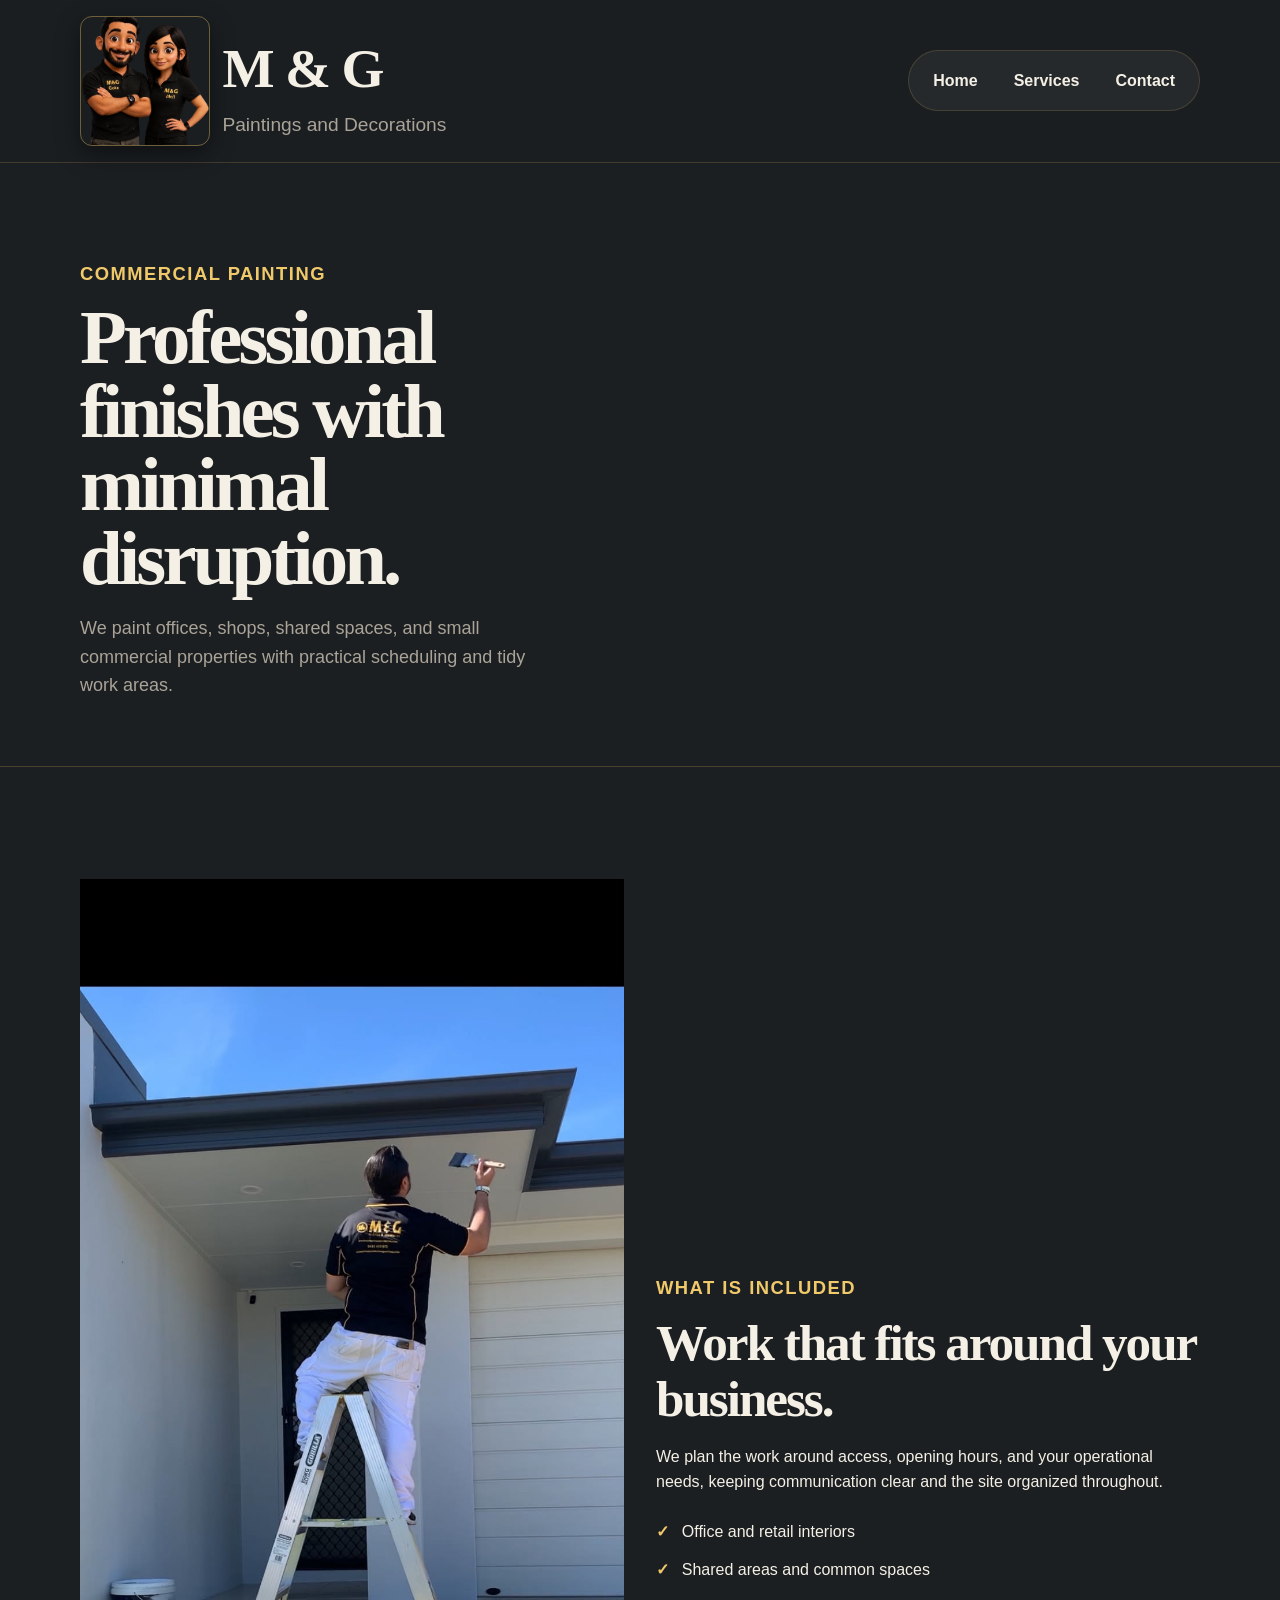
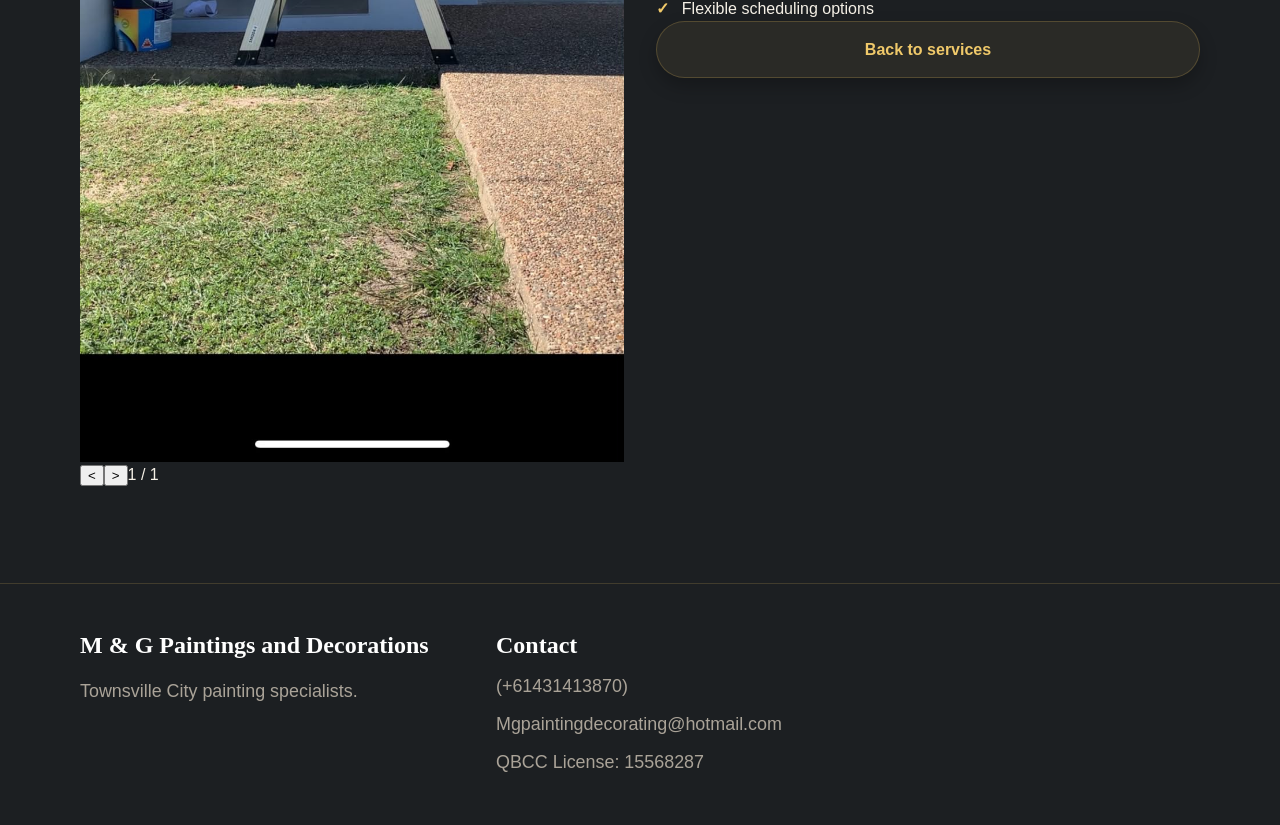
==== commercial-painting.html @ 9ea10668 "Initial house painting site with service pages, gallery script, styles, and image assets" ====
<script src="service-gallery.js" defer></script>
<!DOCTYPE html>
<html lang="en"><head><meta charset="UTF-8" /><meta name="viewport" content="width=device-width, initial-scale=1.0" /><title>Commercial Painting | M &amp; G</title><link rel="stylesheet" href="styles.css" /></head><body>
<header class="site-header"><div class="container nav-wrap"><a class="brand" href="index.html"><img class="brand-logo" src="Logos/team-logo.png" alt="M &amp; G Paintings and Decorations logo" /><span><strong>M &amp; G</strong><small>Paintings and Decorations</small></span></a><nav class="main-nav"><a href="index.html#top">Home</a><a href="index.html#services">Services</a><a href="index.html#contact">Contact</a></nav></div></header>
<main><section class="page-hero"><div class="container"><p class="eyebrow">Commercial painting</p><h1>Professional finishes with minimal disruption.</h1><p class="lead">We paint offices, shops, shared spaces, and small commercial properties with practical scheduling and tidy work areas.</p></div></section><section class="section"><div class="container split-grid service-detail"><div class="service-detail-image detail-commercial" role="img" aria-label="Painted commercial office space"></div><div><p class="eyebrow">What is included</p><h2>Work that fits around your business.</h2><p>We plan the work around access, opening hours, and your operational needs, keeping communication clear and the site organized throughout.</p><ul class="check-list"><li>Office and retail interiors</li><li>Shared areas and common spaces</li><li>Flexible scheduling options</li></ul><a class="btn btn-secondary" href="index.html#services">Back to services</a></div></div></section></main><footer class="site-footer"><div class="container footer-grid"><div><h3>M &amp; G Paintings and Decorations</h3><p>Townsville City painting specialists.</p></div><div><h3>Contact</h3><ul><li>(+61431413870)</li><li>Mgpaintingdecorating@hotmail.com</li><li>QBCC License: 15568287</li></ul></div></div></footer></body></html>
---- styles.css ----
:root {
  --bg: #f7f1ea;
  --panel: #ffffff;
  --panel-soft: #f8f4f0;
  --panel-strong: #eaf6f4;
  --ink: #1f2e34;
  --muted: #586b70;
  --primary: #d96d4a;
  --primary-deep: #bf5638;
  --accent: #2b8c83;
  --accent-deep: #1f726d;
  --line: #eaded2;
  --shadow: 0 24px 60px rgba(57, 43, 33, 0.12);
  --shadow-soft: 0 12px 28px rgba(57, 43, 33, 0.08);
}

* {
  box-sizing: border-box;
}

html {
  scroll-behavior: smooth;
}

body {
  margin: 0;
  font-family: "DM Sans", sans-serif;
  background: var(--bg);
  color: var(--ink);
  line-height: 1.6;
}

a {
  color: inherit;
  text-decoration: none;
}

img {
  max-width: 100%;
  display: block;
}

.container {
  width: calc(100% - 10rem);
  margin: 0 auto;
}

.site-header {
  position: sticky;
  top: 0;
  z-index: 10;
  background: rgba(247, 241, 234, 0.9);
  backdrop-filter: blur(12px);
  border-bottom: 1px solid rgba(31, 46, 52, 0.06);
}

.nav-wrap {
  display: flex;
  align-items: center;
  justify-content: space-between;
  gap: 1rem;
  padding: 1rem 0;
}

.brand {
  display: flex;
  align-items: center;
  gap: 0.8rem;
  min-width: 0;
}

.brand-logo {
  display: block;
  width: 2.7rem;
  height: 2.7rem;
  border-radius: 12px;
  object-fit: cover;
  border: 1px solid rgba(31, 46, 52, 0.08);
  box-shadow: 0 8px 20px rgba(31, 46, 52, 0.08);
}

.site-header .brand-logo {
  width: 8.1rem;
  height: 8.1rem;
}

.brand strong,
.brand small {
  display: block;
}

.brand strong {
  font-size: 1.15rem;
  letter-spacing: -0.03em;
}

.site-header .brand strong {
  font-size: 3.45rem;
}

.site-header .brand small {
  font-size: 1.2rem;
}

.brand small {
  color: var(--muted);
  line-height: 1.2;
}

h1,
h2,
h3 {
  font-family: "DM Sans", sans-serif;
  font-weight: 700;
}

.main-nav {
  display: flex;
  align-items: center;
  gap: 0.45rem;
  color: var(--ink);
  font-weight: 600;
  background: rgba(31, 46, 52, 0.05);
  padding: 0.45rem 0.6rem;
  border-radius: 999px;
  border: 1px solid rgba(31, 46, 52, 0.04);
}

.main-nav a {
  padding: 0.6rem 0.9rem;
  border-radius: 999px;
  transition: background 0.2s ease, color 0.2s ease, transform 0.2s ease;
}

.main-nav a:hover {
  color: var(--ink);
  background: rgba(255, 255, 255, 0.6);
  transform: translateY(-1px);
}

.btn {
  display: inline-flex;
  align-items: center;
  justify-content: center;
  border-radius: 999px;
  padding: 0.9rem 1.4rem;
  font-weight: 700;
  transition: background 0.2s ease, color 0.2s ease, transform 0.2s ease, box-shadow 0.2s ease;
}

.btn:hover {
  transform: translateY(-1px);
}

.btn-primary {
  background: var(--primary);
  color: white;
  box-shadow: 0 12px 22px rgba(231, 111, 81, 0.2);
}

.btn-primary:hover {
  background: var(--primary-deep);
}

.btn-secondary {
  background: white;
  color: var(--ink);
  border: 1px solid var(--line);
  box-shadow: 0 8px 18px rgba(31, 46, 52, 0.04);
}

.btn-secondary:hover {
  background: var(--panel-soft);
}

.hero {
  padding: 4.5rem 0 3.75rem;
  background:
    radial-gradient(circle at top left, rgba(224, 118, 82, 0.08), transparent 22%),
    linear-gradient(180deg, rgba(255, 255, 255, 0.18), rgba(255, 255, 255, 0));
}

.page-hero {
  padding: 6rem 0 3rem;
  border-bottom: 1px solid var(--line);
}

.page-hero h1 {
  max-width: 14ch;
}

.contact-grid {
  grid-template-columns: repeat(3, minmax(0, 1fr));
}

.hero-grid {
  display: grid;
  grid-template-columns: 1.12fr 0.88fr;
  align-items: center;
  gap: 2.2rem;
}

.eyebrow {
  margin: 0 0 0.8rem;
  color: var(--primary-deep);
  font-weight: 700;
  letter-spacing: 0.08em;
  text-transform: uppercase;
  font-size: 1.15rem;
}

.step span,
.quote-box .eyebrow {
  color: var(--primary-deep);
  font-size: 1.2em;
}

h1,
h2,
h3 {
  margin-top: 0;
  line-height: 1.1;
}

h1 {
  font-size: clamp(2.8rem, 6vw, 5.2rem);
  margin-bottom: 1rem;
  letter-spacing: -0.05em;
  line-height: 0.96;
}

h2 {
  font-size: clamp(2rem, 4vw, 3.3rem);
  margin-bottom: 1rem;
  letter-spacing: -0.04em;
}

.lead {
  color: var(--muted);
  font-size: 1.125rem;
  max-width: 48ch;
}

.hero-actions {
  display: flex;
  flex-wrap: wrap;
  gap: 0.9rem;
  margin: 2rem 0 1.5rem;
}

.trust-list {
  list-style: none;
  display: flex;
  flex-wrap: wrap;
  gap: 1rem 1.5rem;
  padding: 0;
  margin: 0;
  color: var(--muted);
  font-weight: 500;
}

.trust-list li::before {
  content: "•";
  color: var(--primary);
  margin-right: 0.5rem;
}

.hero-visual {
  display: flex;
  justify-content: center;
}

.hero-logo-panel {
  position: relative;
  width: min(100%, 500px);
  aspect-ratio: 1.08;
  background: linear-gradient(135deg, #edf7f5 0%, #dfeceb 100%);
  border-radius: 30px;
  box-shadow: 0 30px 60px rgba(25, 45, 51, 0.12);
  border: 1px solid rgba(31, 46, 52, 0.06);
  display: grid;
  place-items: center;
  padding: 0;
  overflow: hidden;
}

.hero-logo-panel::before {
  content: "";
  position: absolute;
  inset: 1rem 1rem auto auto;
  width: 110px;
  height: 110px;
  border-radius: 50%;
  background: rgba(217, 109, 74, 0.12);
  filter: blur(2px);
}

.hero-logo {
  width: 100%;
  height: 100%;
  object-fit: cover;
  border-radius: 0;
  box-shadow: none;
}

.metrics {
  padding: 1.5rem 0;
  border-top: 0;
  border-bottom: 0;
}

.metrics-grid {
  display: grid;
  grid-template-columns: repeat(4, minmax(0, 1fr));
  gap: 1rem;
  padding: 1.2rem;
  text-align: center;
}

.metrics-grid > div {
  display: flex;
  flex-direction: column;
  align-items: center;
  justify-content: center;
  min-height: 110px;
  padding: 1.5rem 1rem;
  background: linear-gradient(135deg, var(--accent) 0%, var(--accent-deep) 100%);
  border: 1px solid rgba(255, 255, 255, 0.2);
  border-radius: 18px;
  box-shadow: var(--shadow-soft);
  color: white;
}

.metric-value {
  display: block;
  font-size: clamp(1.4rem, 2vw, 2rem);
  font-weight: 700;
}

.metrics span {
  color: rgba(255, 255, 255, 0.82);
}

.section {
  padding: 6rem 0;
}

.section-heading {
  max-width: 700px;
  margin-bottom: 2.2rem;
}

.section-heading h2 {
  max-width: 20ch;
}

.alt-section {
  background: #fff1e5;
}

.section-heading {
  max-width: 700px;
  margin-bottom: 2.2rem;
}

.card-grid,
.steps-grid {
  display: grid;
  grid-template-columns: repeat(3, minmax(0, 1fr));
  gap: 1.5rem;
}

.service-card,
.step {
  background: rgba(255, 255, 255, 0.78);
  border: 1px solid rgba(31, 46, 52, 0.08);
  border-radius: 22px;
  padding: 0;
  box-shadow: var(--shadow-soft);
  overflow: hidden;
}

.service-card {
  position: relative;
  display: block;
  border: 1px solid rgba(31, 46, 52, 0.08);
}

.service-content {
  padding: 1.5rem 1.2rem 1.8rem;
}

.service-thumb {
  height: 180px;
  background-size: cover;
  background-position: center;
  border-bottom: 1px solid rgba(31, 46, 52, 0.06);
}

.service-card.is-image-hidden .service-thumb {
  display: none;
}

.service-image-toggle {
  display: inline-flex;
  align-items: center;
  justify-content: center;
  margin: 0 1rem 1rem;
  padding: 0.6rem 0.9rem;
  border: 1px solid rgba(31, 46, 52, 0.12);
  border-radius: 999px;
  background: rgba(45, 155, 146, 0.08);
  color: var(--primary-deep);
  font: inherit;
  font-weight: 700;
  cursor: pointer;
  transition: background 0.2s ease, transform 0.2s ease;
}

.service-image-toggle:hover,
.service-image-toggle:focus-visible {
  background: rgba(45, 155, 146, 0.14);
  transform: translateY(-1px);
}

.interior-thumb {
  background-image: linear-gradient(135deg, #27343a, #47635d);
}

.exterior-thumb {
  background-image: linear-gradient(135deg, #384947, #82927a);
}

.prep-thumb {
  background-image: linear-gradient(135deg, #424344, #837962);
}

.rental-thumb {
  background-image: linear-gradient(135deg, #3b4140, #76776d);
}

.commercial-thumb {
  background-image: linear-gradient(135deg, #34424a, #647d7c);
}

.decorative-thumb {
  background-image: linear-gradient(135deg, #463d37, #917452);
}

.scroll-reveal {
  opacity: 0;
  transform: translateY(24px);
  transition: opacity 0.7s ease var(--reveal-delay), transform 0.7s ease var(--reveal-delay);
}

.scroll-reveal.is-visible {
  opacity: 1;
  transform: translateY(0);
}

.service-card,
.step,
.gallery-card {
  transition: transform 0.3s ease, box-shadow 0.3s ease, filter 0.35s ease;
}

.service-card:hover,
.step:hover {
  transform: translateY(-8px);
  box-shadow: 0 18px 34px rgba(82, 56, 40, 0.14);
}

.service-link {
  display: block;
  color: inherit;
  min-height: 260px;
  height: 100%;
}

.service-card.is-image-hidden .service-link {
  min-height: auto;
}

.service-link h3 {
  color: var(--ink);
  margin-bottom: 0.55rem;
}

.service-link p {
  color: var(--muted);
}

.icon {
  display: grid;
  place-items: center;
  width: 3rem;
  height: 3rem;
  border-radius: 14px;
  background: linear-gradient(135deg, rgba(224, 118, 82, 0.18), rgba(45, 155, 146, 0.16));
  font-size: 1.4rem;
  margin-bottom: 1rem;
  box-shadow: inset 0 1px 0 rgba(255, 255, 255, 0.45);
}

.service-detail-image {
  min-height: 440px;
  background-size: cover;
  background-position: center;
  border-radius: 24px;
  box-shadow: var(--shadow);
}

.detail-interior {
  background-image: linear-gradient(rgba(35, 52, 58, 0.08), rgba(35, 52, 58, 0.08)), url("https://images.unsplash.com/photo-1560185008-b033106af5c3?auto=format&fit=crop&w=1200&q=85");
}

.detail-exterior {
  background-image: linear-gradient(rgba(35, 52, 58, 0.08), rgba(35, 52, 58, 0.08)), url("https://images.unsplash.com/photo-1600585154340-be6161a56a0c?auto=format&fit=crop&w=1200&q=85");
}

.detail-prep {
  background-image: linear-gradient(rgba(35, 52, 58, 0.08), rgba(35, 52, 58, 0.08)), url("https://images.unsplash.com/photo-1581783898377-1c85bf937427?auto=format&fit=crop&w=1200&q=85");
}

.detail-rental {
  background-image: linear-gradient(rgba(35, 52, 58, 0.08), rgba(35, 52, 58, 0.08)), url("https://images.unsplash.com/photo-1567016432779-094069958ea5?auto=format&fit=crop&w=1200&q=85");
}

.detail-commercial {
  background-image: linear-gradient(rgba(35, 52, 58, 0.08), rgba(35, 52, 58, 0.08)), url("https://images.unsplash.com/photo-1497366811353-6870744d04b2?auto=format&fit=crop&w=1200&q=85");
}

.detail-decorative {
  background-image: linear-gradient(rgba(35, 52, 58, 0.08), rgba(35, 52, 58, 0.08)), url("https://images.unsplash.com/photo-1618221195710-dd6b41faaea6?auto=format&fit=crop&w=1200&q=85");
}

.gallery-grid {
  display: grid;
  grid-template-columns: repeat(3, minmax(0, 1fr));
  gap: 1.5rem;
}

.service-gallery {
  margin-top: 1rem;
}

.gallery-card {
  position: relative;
  min-height: 320px;
  border-radius: 20px;
  overflow: hidden;
  border: 1px solid var(--line);
  box-shadow: var(--shadow-soft);
  background-size: cover;
  background-position: center;
  transition: transform 0.35s ease, filter 0.35s ease;
}

.service-interior-card-1 {
  background: linear-gradient(135deg, rgba(61, 79, 86, 0.20), rgba(80, 124, 96, 0.14)), url('https://images.unsplash.com/photo-1505693416388-ac5ce068fe85?auto=format&fit=crop&w=900&q=80');
}

.service-interior-card-2 {
  background: linear-gradient(135deg, rgba(120, 86, 57, 0.14), rgba(147, 123, 92, 0.16)), url('https://images.unsplash.com/photo-1484154218962-a197022b5858?auto=format&fit=crop&w=900&q=80');
}

.service-interior-card-3 {
  background: linear-gradient(135deg, rgba(63, 63, 57, 0.16), rgba(148, 122, 87, 0.18)), url('https://images.unsplash.com/photo-1494526585095-c41746248156?auto=format&fit=crop&w=900&q=80');
}

.service-exterior-card-1 {
  background: linear-gradient(135deg, rgba(36, 58, 53, 0.18), rgba(158, 126, 84, 0.12)), url('https://images.unsplash.com/photo-1600585154340-be6161a56a0c?auto=format&fit=crop&w=900&q=85');
}

.service-exterior-card-2 {
  background: linear-gradient(135deg, rgba(79, 71, 59, 0.16), rgba(130, 101, 65, 0.14)), url('https://images.unsplash.com/photo-1560185008-b033106af5c3?auto=format&fit=crop&w=900&q=85');
}

.service-exterior-card-3 {
  background: linear-gradient(135deg, rgba(69, 69, 58, 0.18), rgba(117, 99, 81, 0.14)), url('https://images.unsplash.com/photo-1512917774080-9991f1c4c750?auto=format&fit=crop&w=900&q=80');
}

.service-rental-card-1 {
  background: linear-gradient(135deg, rgba(106, 86, 68, 0.18), rgba(156, 128, 100, 0.15)), url('https://images.unsplash.com/photo-1505693416388-ac5ce068fe85?auto=format&fit=crop&w=900&q=80');
}

.service-rental-card-2 {
  background: linear-gradient(135deg, rgba(78, 92, 93, 0.16), rgba(152, 128, 98, 0.16)), url('https://images.unsplash.com/photo-1494526585095-c41746248156?auto=format&fit=crop&w=900&q=80');
}

.service-rental-card-3 {
  background: linear-gradient(135deg, rgba(61, 62, 62, 0.18), rgba(138, 118, 101, 0.16)), url('https://images.unsplash.com/photo-1484154218962-a197022b5858?auto=format&fit=crop&w=900&q=80');
}

.gallery-card:hover {
  filter: saturate(1.1);
  transform: translateY(-4px);
}

.home-work-gallery {
  grid-template-columns: minmax(0, 1fr);
}

.home-work-viewer {
  position: relative;
  height: clamp(320px, 52vw, 640px);
  min-height: 320px;
  isolation: isolate;
  background: #222326;
  touch-action: pan-y;
}

.home-work-image {
  position: absolute;
  inset: 0;
  width: 100%;
  height: 100%;
  object-fit: cover;
  object-position: center;
}


.gallery-overlay {
  position: absolute;
  inset: auto 0 0 0;
  padding: 1rem 1.2rem;
  background: rgba(17, 17, 17, 0.72);
  color: white;
  font-weight: 700;
}

.cta-band {
  display: grid;
  grid-template-columns: 1.3fr 1fr;
  align-items: center;
  gap: 2rem;
  background: linear-gradient(135deg, rgba(255, 255, 255, 0.9), rgba(245, 246, 239, 0.88));
  border: 1px solid rgba(31, 46, 52, 0.08);
  border-radius: 22px;
  padding: 2rem;
  box-shadow: var(--shadow-soft);
}

.area-list {
  list-style: none;
  padding: 0;
  margin: 0;
  display: grid;
  grid-template-columns: repeat(2, minmax(0, 1fr));
  gap: 0.8rem 1.2rem;
  color: var(--muted);
  font-weight: 600;
}

.quote-section {
  padding-top: 0;
}

.quote-box {
  display: flex;
  align-items: center;
  justify-content: space-between;
  gap: 1.5rem;
  background: linear-gradient(135deg, #2e9d96, #3f7e87);
  color: white;
  border-radius: 22px;
  padding: 2rem;
  box-shadow: 0 18px 40px rgba(45, 155, 146, 0.25);
}

.quote-box .eyebrow {
  color: rgba(255, 255, 255, 0.78);
}

.service-card p,
.step p,
.content-box p,
.site-footer p,
.site-footer li {
  color: var(--muted);
}

.split-grid {
  display: grid;
  grid-template-columns: 1fr 1fr;
  gap: 2rem;
  align-items: center;
}

.check-list {
  list-style: none;
  padding: 0;
  margin: 1.5rem 0 0;
  display: grid;
  gap: 0.8rem;
}

.check-list li::before {
  content: "✓";
  color: var(--primary-deep);
  margin-right: 0.8rem;
  font-weight: 700;
}

.image-panel {
  min-height: 420px;
  display: grid;
  place-items: center;
  border-radius: 24px;
  position: relative;
  overflow: hidden;
}

.image-panel::before {
  display: none;
}

.testimonial-slider {
  position: relative;
  z-index: 1;
  width: min(92%, 560px);
  height: 220px;
}

.review-arrow {
  position: absolute;
  top: 0;
  z-index: 3;
  width: 3.2rem;
  height: 100%;
  padding: 0;
  border: 0;
  border-radius: 16px;
  color: var(--ink);
  font-size: 1.45rem;
  font-weight: 500;
  line-height: 1;
  cursor: pointer;
  opacity: 0;
  pointer-events: none;
  box-shadow: none;
  transition: opacity 0.2s ease, background 0.2s ease, color 0.2s ease;
}

.review-arrow-prev {
  left: 0;
  background: linear-gradient(90deg, rgba(31, 46, 52, 0.14), rgba(31, 46, 52, 0));
}

.review-arrow-next {
  right: 0;
  background: linear-gradient(270deg, rgba(31, 46, 52, 0.14), rgba(31, 46, 52, 0));
}

.testimonial-slider:hover .review-arrow,
.testimonial-slider:focus-within .review-arrow {
  opacity: 1;
  pointer-events: auto;
}

.review-arrow:hover {
  color: var(--primary-deep);
}

.review-arrow:focus-visible {
  opacity: 1;
  outline: 2px solid var(--primary-deep);
  outline-offset: 3px;
}

.review {
  position: absolute;
  inset: 0;
  background: rgba(255, 255, 255, 0.92);
  border: 1px solid var(--line);
  border-radius: 16px;
  padding: 1.5rem;
  box-shadow: var(--shadow);
  display: flex;
  flex-direction: column;
  justify-content: space-between;
  gap: 0.8rem;
  overflow: hidden;
  opacity: 0;
  visibility: hidden;
  transform: translateY(12px);
  transition: opacity 0.45s ease, transform 0.45s ease, visibility 0.45s ease;
}

.review.active {
  opacity: 1;
  visibility: visible;
  transform: translateY(0);
}

.review strong {
  font-size: 1.08rem;
  line-height: 1.45;
  display: -webkit-box;
  -webkit-box-orient: vertical;
  -webkit-line-clamp: 5;
  overflow: hidden;
  text-overflow: ellipsis;
}

.review span {
  color: var(--muted);
  align-self: flex-end;
  font-size: 1.08rem;
  font-weight: 700;
  text-align: right;
  flex-shrink: 0;
}

.steps-grid {
  grid-template-columns: repeat(4, minmax(0, 1fr));
}

.step span {
  display: inline-block;
  margin-bottom: 0.2rem;
  font-weight: 800;
  color: var(--primary-deep);
}

.step {
  position: relative;
  min-height: 0;
  padding: 0;
  border: 0;
  border-radius: 0;
  background: transparent;
  box-shadow: none;
  overflow: visible;
  display: flex;
  flex-direction: column;
  justify-content: flex-start;
  align-items: flex-start;
  gap: 0.45rem;
}

.step-visual {
  display: block;
  width: 100%;
  height: 180px;
  margin: 0.15rem 0 0.7rem;
  object-fit: contain;
  filter: drop-shadow(0 18px 16px rgba(0, 0, 0, 0.2));
  transform-style: preserve-3d;
  animation: process-illustration-float 5.6s ease-in-out infinite;
  transition: filter 0.3s ease, transform 0.3s ease;
}

@keyframes process-illustration-float {
  0%, 100% {
    transform: perspective(900px) rotateX(7deg) rotateY(-7deg) translate3d(0, 0, 14px);
  }
  50% {
    transform: perspective(900px) rotateX(-4deg) rotateY(6deg) translate3d(0, -7px, 28px);
  }
}

.step:nth-child(2) .step-visual { animation-delay: -1.1s; }
.step:nth-child(3) .step-visual { animation-delay: -2.2s; }
.step:nth-child(4) .step-visual { animation-delay: -3.3s; }

.step:hover .step-visual {
  filter: drop-shadow(0 22px 18px rgba(27, 51, 80, 0.24)) saturate(1.12);
}

.step h3,
.step p,
.step span {
  color: white;
}

.step p {
  margin: 0;
  color: rgba(255, 255, 255, 0.85);
}

.site-footer {
  background: #22343a;
  color: white;
  padding: 3rem 0;
  font-size: 1.14rem;
}

.footer-grid {
  display: grid;
  grid-template-columns: 1.2fr 1fr 1.1fr;
  align-items: start;
  gap: 2rem;
}

.footer-quote-form {
  display: grid;
  gap: 0.8rem;
}

.footer-quote-form label {
  display: grid;
  gap: 0.3rem;
  color: var(--muted);
  font-size: 0.9rem;
}

.footer-quote-form input,
.footer-quote-form select {
  width: 100%;
  min-height: 2.7rem;
  padding: 0.55rem 0.7rem;
  border: 1px solid var(--line);
  border-radius: 6px;
  background: rgba(255, 255, 255, 0.06);
  color: var(--ink);
  font: inherit;
  font-size: 0.95rem;
}

.footer-quote-form select option {
  color: #1c1f22;
}

.footer-quote-form .btn {
  width: 100%;
  margin-top: 0.2rem;
}

.brand-footer {
  margin-bottom: 1rem;
}

.site-footer .brand strong {
  font-size: 1.7rem;
}

.site-footer .brand small,
.site-footer p,
.site-footer li {
  font-size: 1.12rem;
}

.site-footer h3 {
  font-size: 1.5rem;
  margin-bottom: 0.8rem;
}

.site-footer ul {
  list-style: none;
  padding: 0;
  margin: 0;
  display: grid;
  gap: 0.6rem;
}

.social-links {
  display: flex;
  flex-wrap: wrap;
  gap: 0.7rem;
  margin-top: 1rem;
}

.social-button {
  display: grid;
  place-items: center;
  width: 3.5rem;
  height: 3.5rem;
  border: 1px solid var(--line);
  border-radius: 10px;
  color: var(--primary-deep);
  transition: background 0.2s ease, border-color 0.2s ease;
}

.social-button img {
  width: 1.7rem;
  height: 1.7rem;
}

.social-button:hover {
  background: var(--primary);
  border-color: var(--primary);
}

@media (max-width: 860px) {
  .container {
    width: calc(100% - 2rem);
  }

  .nav-wrap {
    flex-wrap: wrap;
  }

  .main-nav {
    width: 100%;
    justify-content: center;
    order: 3;
  }

  .hero-grid,
  .contact-grid,
  .split-grid,
  .card-grid,
  .steps-grid,
  .gallery-grid,
  .footer-grid,
  .metrics-grid,
  .cta-band,
  .quote-box {
    grid-template-columns: 1fr;
  }

  .hero {
    padding-top: 3rem;
  }

  .main-nav {
    gap: 1rem;
    font-size: 0.95rem;
  }

  .quote-box {
    display: grid;
  }
}

@media (max-width: 560px) {
  .nav-wrap {
    justify-content: center;
    text-align: center;
  }
}


/* Obsidian and gold theme */
:root {
  --bg: #1c1f22;
  --panel: #131416;
  --panel-soft: #1a1b1d;
  --panel-strong: #222326;
  --ink: #f5f0e6;
  --muted: #aaa398;
  --primary: #d4af5a;
  --primary-deep: #f0c96a;
  --accent: #b58b39;
  --accent-deep: #806020;
  --line: rgba(212, 175, 90, 0.24);
  --shadow: 0 24px 60px rgba(0, 0, 0, 0.42);
  --shadow-soft: 0 12px 28px rgba(0, 0, 0, 0.3);
}

html {
  scroll-behavior: smooth;
  scroll-padding-top: 7rem;
}

body {
  background: var(--bg);
  animation: page-enter 0.8s ease both;
}

@keyframes page-enter {
  from { opacity: 0; transform: translateY(12px); }
  to { opacity: 1; transform: translateY(0); }
}

.site-header {
  background: rgba(28, 31, 34, 0.92);
  border-bottom-color: rgba(212, 175, 90, 0.2);
}

.brand-logo {
  border-color: rgba(212, 175, 90, 0.45);
  box-shadow: 0 8px 24px rgba(0, 0, 0, 0.45);
}

.brand strong,
h1,
h2,
h3 {
  font-family: "Playfair Display", Georgia, serif;
}

.brand small,
.lead,
.service-card p,
.step p,
.content-box p,
.site-footer p,
.site-footer li,
.area-list {
  color: var(--muted);
}

.main-nav {
  color: var(--ink);
  background: rgba(255, 255, 255, 0.05);
  border-color: rgba(212, 175, 90, 0.18);
}

.main-nav a:hover {
  color: var(--primary-deep);
  background: rgba(212, 175, 90, 0.12);
}

.eyebrow,
.step span,
.quote-box .eyebrow,
.trust-list li::before,
.check-list li::before {
  color: var(--primary-deep);
}

.hero,
.page-hero {
  background: transparent;
}

.hero-logo-panel {
  background: linear-gradient(135deg, #28251d 0%, #111214 100%);
  border-color: rgba(212, 175, 90, 0.42);
  box-shadow: 0 30px 60px rgba(0, 0, 0, 0.5), inset 0 0 0 1px rgba(255, 255, 255, 0.04);
}

.hero-logo-panel::before {
  background: rgba(212, 175, 90, 0.2);
}

.metrics-grid > div {
  background: linear-gradient(135deg, #8f6a29 0%, #c29a48 48%, #76521b 100%);
  border-color: rgba(255, 239, 181, 0.32);
  color: #100e0a;
}

.metrics span {
  color: rgba(16, 14, 10, 0.72);
}

.alt-section {
  background: transparent;
}

.service-card,
.step,
.review,
.cta-band {
  background: rgba(19, 20, 22, 0.9);
  border-color: rgba(212, 175, 90, 0.2);
  box-shadow: var(--shadow-soft);
}

.steps-grid .step {
  background: transparent;
  border: 0;
  border-radius: 0;
  box-shadow: none;
}

.steps-grid .step h3,
.steps-grid .step span {
  color: var(--primary-deep);
}

.service-card:hover,
.gallery-card:hover {
  box-shadow: 0 18px 34px rgba(0, 0, 0, 0.5), 0 0 0 1px rgba(212, 175, 90, 0.25);
}

.steps-grid .step:hover {
  box-shadow: none;
  transform: none;
}

.service-link h3 {
  color: var(--ink);
}

.icon {
  background: linear-gradient(135deg, rgba(212, 175, 90, 0.28), rgba(128, 96, 32, 0.18));
  box-shadow: inset 0 1px 0 rgba(255, 239, 181, 0.32);
}

.btn-primary {
  background: linear-gradient(135deg, #f0c96a, #b88a32);
  color: #11100c;
  box-shadow: 0 12px 22px rgba(212, 175, 90, 0.22);
}

.btn-primary:hover {
  background: linear-gradient(135deg, #ffe08a, #d4af5a);
}

.btn-secondary {
  background: rgba(212, 175, 90, 0.08);
  color: var(--primary-deep);
  border-color: var(--line);
  box-shadow: 0 8px 18px rgba(0, 0, 0, 0.24);
}

.btn-secondary:hover {
  background: rgba(212, 175, 90, 0.16);
}

.service-thumb,
.gallery-card,
.service-detail-image {
  border-color: rgba(212, 175, 90, 0.22);
}

.quote-box {
  background: linear-gradient(135deg, #6f501c, #c29a48 52%, #76521b);
  color: #100e0a;
  box-shadow: 0 18px 40px rgba(0, 0, 0, 0.4);
}

.quote-box .eyebrow {
  color: rgba(16, 14, 10, 0.7);
}

.review-arrow {
  color: var(--primary-deep);
}

.review-arrow-prev {
  background: linear-gradient(90deg, rgba(212, 175, 90, 0.18), transparent);
}

.review-arrow-next {
  background: linear-gradient(270deg, rgba(212, 175, 90, 0.18), transparent);
}

.site-footer {
  background: var(--bg);
  border-top: 1px solid rgba(212, 175, 90, 0.2);
}

.social-button {
  border-color: var(--line);
  color: var(--primary-deep);
}

.social-button:hover {
  background: var(--primary);
  border-color: var(--primary);
}

@media (prefers-reduced-motion: reduce) {
  html { scroll-behavior: auto; }
  body { animation: none; }
  *, *::before, *::after { transition-duration: 0.01ms !important; animation-duration: 0.01ms !important; }
  .step-visual { animation: none !important; transform: none !important; }
}
  .main-nav {
    flex-wrap: wrap;
  }

  .btn {
    width: 100%;
  }

  .hero-actions {
    flex-direction: column;
  }
}
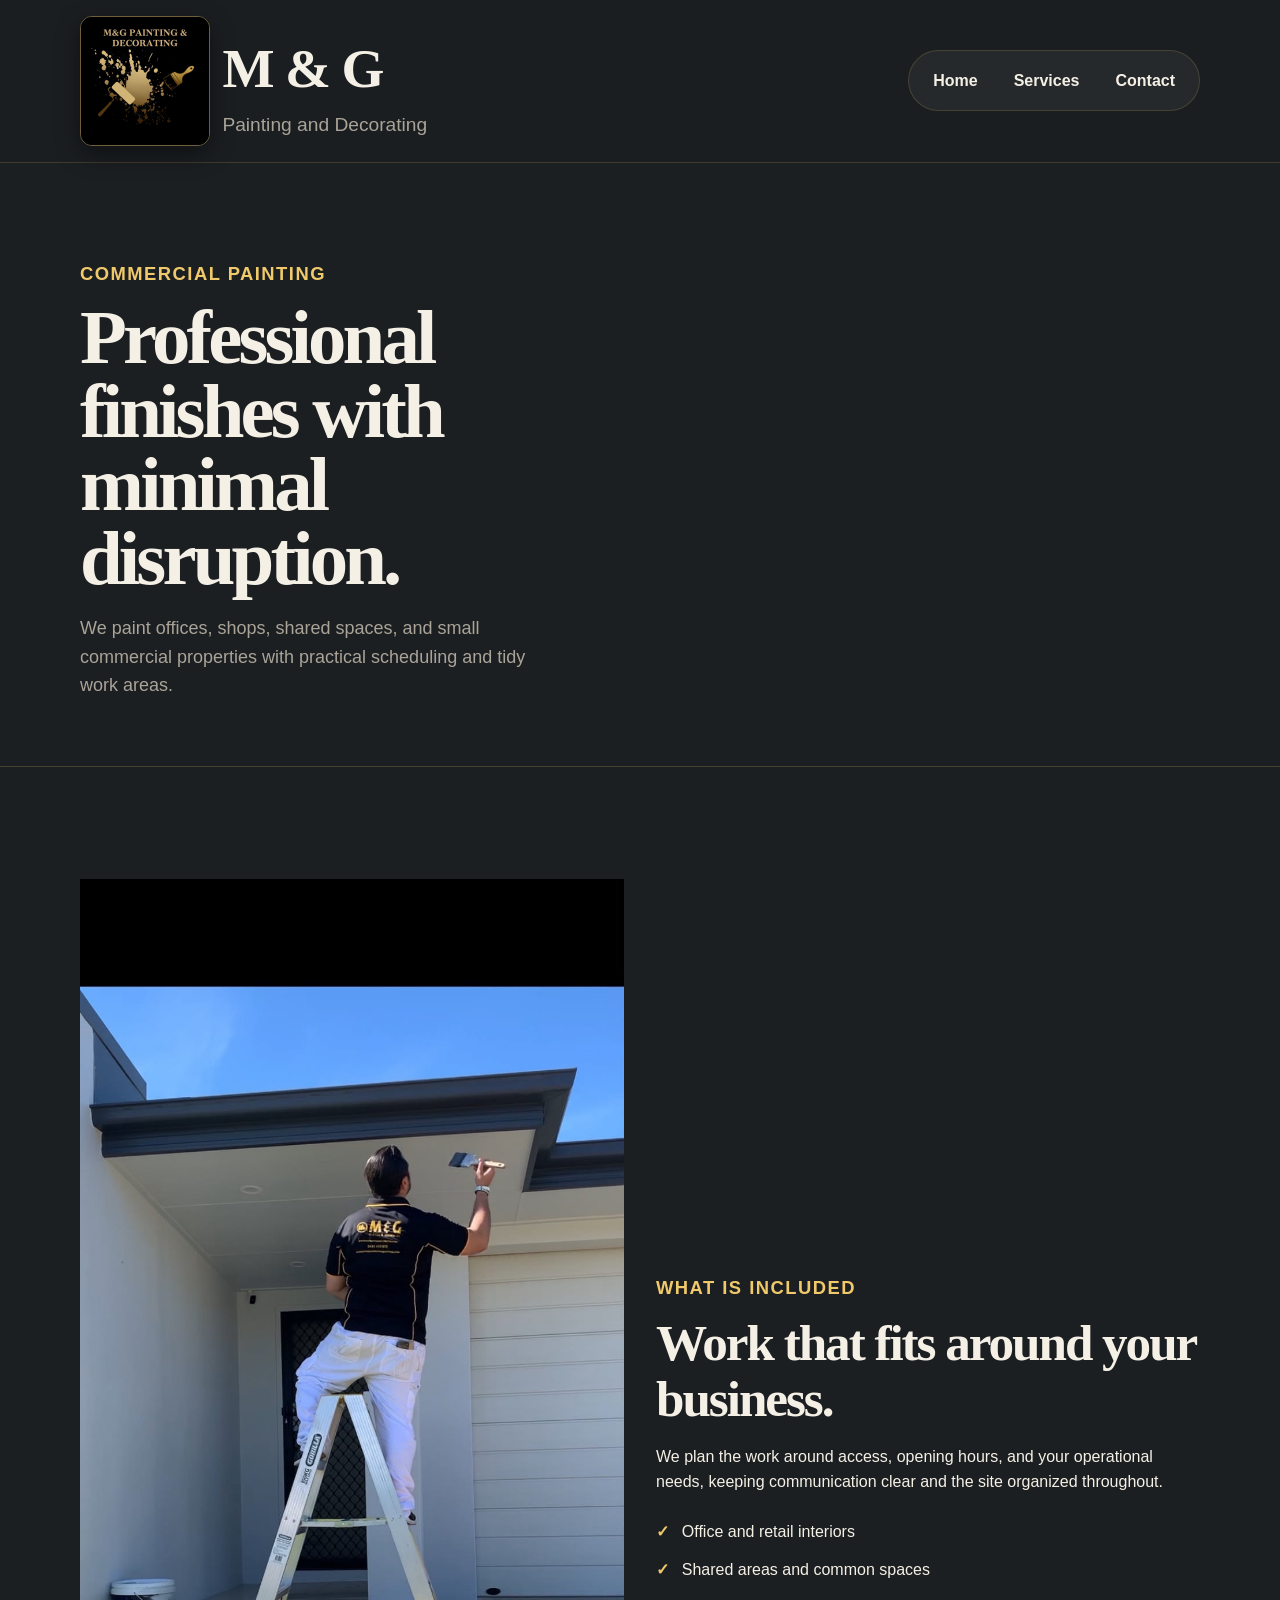
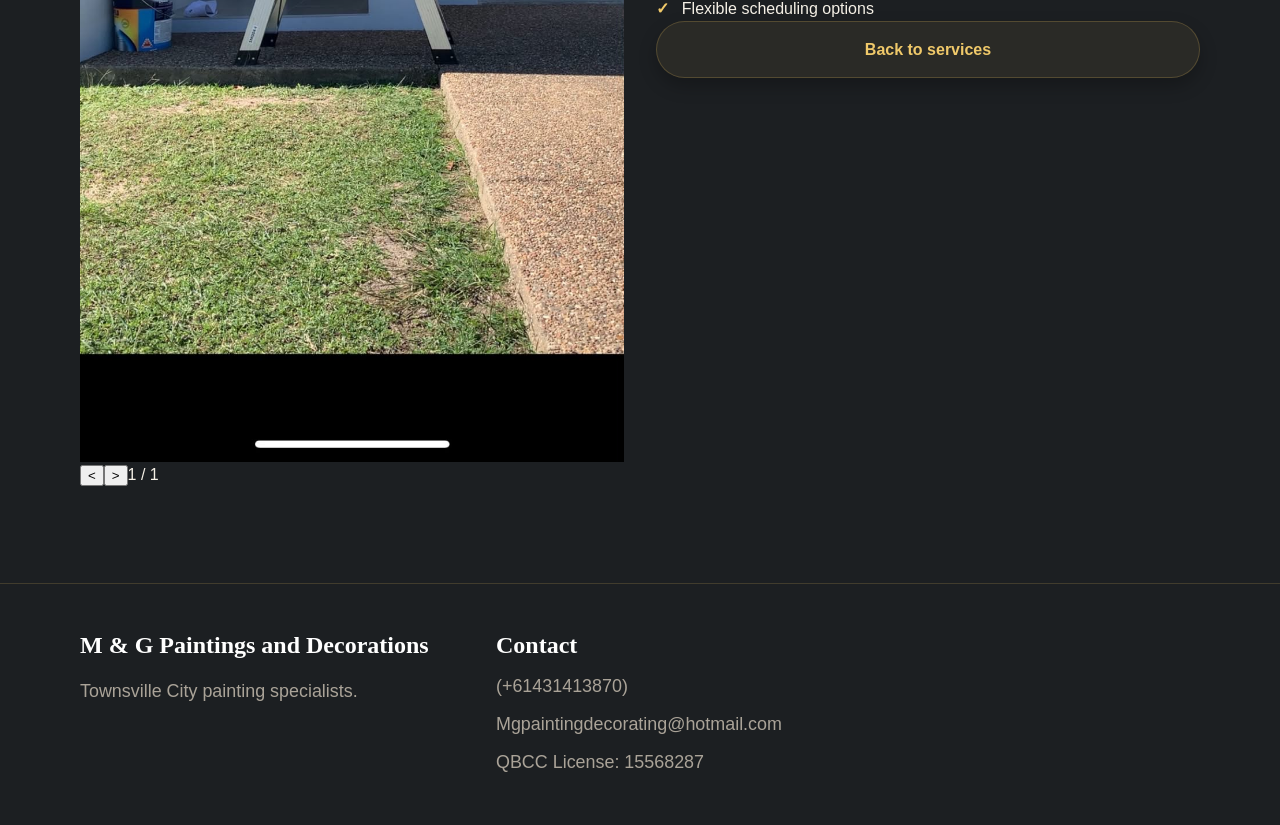
==== commit 965c066d: "commit all" ====
--- a/commercial-painting.html
+++ b/commercial-painting.html
@@ -1,5 +1,5 @@
 <script src="service-gallery.js" defer></script>
 <!DOCTYPE html>
 <html lang="en"><head><meta charset="UTF-8" /><meta name="viewport" content="width=device-width, initial-scale=1.0" /><title>Commercial Painting | M &amp; G</title><link rel="stylesheet" href="styles.css" /></head><body>
-<header class="site-header"><div class="container nav-wrap"><a class="brand" href="index.html"><img class="brand-logo" src="Logos/team-logo.png" alt="M &amp; G Paintings and Decorations logo" /><span><strong>M &amp; G</strong><small>Paintings and Decorations</small></span></a><nav class="main-nav"><a href="index.html#top">Home</a><a href="index.html#services">Services</a><a href="index.html#contact">Contact</a></nav></div></header>
+<header class="site-header"><div class="container nav-wrap"><a class="brand" href="index.html" aria-label="M &amp; G Paintings and Decorations home"><img class="brand-logo" src="Logos/Logo.jpg" alt="M &amp; G Paintings and Decorations logo" /><div><strong>M &amp; G</strong><small>Painting and Decorating</small></div></a><nav class="main-nav"><a href="index.html#top">Home</a><a href="index.html#services">Services</a><a href="index.html#contact">Contact</a></nav></div></header>
 <main><section class="page-hero"><div class="container"><p class="eyebrow">Commercial painting</p><h1>Professional finishes with minimal disruption.</h1><p class="lead">We paint offices, shops, shared spaces, and small commercial properties with practical scheduling and tidy work areas.</p></div></section><section class="section"><div class="container split-grid service-detail"><div class="service-detail-image detail-commercial" role="img" aria-label="Painted commercial office space"></div><div><p class="eyebrow">What is included</p><h2>Work that fits around your business.</h2><p>We plan the work around access, opening hours, and your operational needs, keeping communication clear and the site organized throughout.</p><ul class="check-list"><li>Office and retail interiors</li><li>Shared areas and common spaces</li><li>Flexible scheduling options</li></ul><a class="btn btn-secondary" href="index.html#services">Back to services</a></div></div></section></main><footer class="site-footer"><div class="container footer-grid"><div><h3>M &amp; G Paintings and Decorations</h3><p>Townsville City painting specialists.</p></div><div><h3>Contact</h3><ul><li>(+61431413870)</li><li>Mgpaintingdecorating@hotmail.com</li><li>QBCC License: 15568287</li></ul></div></div></footer></body></html>
--- a/styles.css
+++ b/styles.css
@@ -126,6 +126,10 @@
   border: 1px solid rgba(31, 46, 52, 0.04);
 }
 
+.menu-toggle {
+  display: none;
+}
+
 .main-nav a {
   padding: 0.6rem 0.9rem;
   border-radius: 999px;
@@ -136,6 +140,100 @@
   color: var(--ink);
   background: rgba(255, 255, 255, 0.6);
   transform: translateY(-1px);
+}
+
+.form-status {
+  min-height: 1.5em;
+  margin: 0.75rem 0 0;
+  color: var(--primary-deep);
+  font-size: 0.9rem;
+}
+
+.footer-quote-form button:disabled {
+  cursor: wait;
+  opacity: 0.7;
+}
+
+@media (max-width: 860px) {
+  .nav-wrap.has-mobile-menu {
+    position: relative;
+    flex-wrap: nowrap;
+    justify-content: space-between;
+    text-align: left;
+  }
+
+  .nav-wrap.has-mobile-menu .menu-toggle {
+    display: inline-flex;
+    align-items: center;
+    justify-content: center;
+    width: 2.75rem;
+    height: 2.75rem;
+    padding: 0;
+    border: 0;
+    background: transparent;
+    color: var(--primary-deep);
+    cursor: pointer;
+  }
+
+  .menu-toggle-icon {
+    display: grid;
+    gap: 5px;
+    width: 1.4rem;
+  }
+
+  .menu-toggle-icon span {
+    display: block;
+    height: 2px;
+    border-radius: 2px;
+    background: currentColor;
+  }
+
+  .nav-wrap.has-mobile-menu .menu-toggle:focus-visible {
+    outline: 2px solid var(--primary-deep);
+    outline-offset: 2px;
+  }
+
+  .nav-wrap.has-mobile-menu .main-nav {
+    display: none;
+    position: absolute;
+    top: calc(100% - 0.4rem);
+    right: 0;
+    z-index: 11;
+    flex-direction: column;
+    align-items: stretch;
+    justify-content: flex-start;
+    gap: 0.15rem;
+    width: min(20rem, calc(100vw - 2rem));
+    padding: 0.55rem;
+    border: 1px solid var(--line);
+    border-radius: 10px;
+    background: var(--panel);
+    box-shadow: var(--shadow-soft);
+  }
+
+  .nav-wrap.has-mobile-menu .main-nav.is-open {
+    display: flex;
+  }
+
+  .nav-wrap.has-mobile-menu .main-nav a {
+    border-radius: 6px;
+    text-align: left;
+  }
+}
+
+@media (max-width: 560px) {
+  .site-header .brand-logo {
+    width: 3.3rem;
+    height: 3.3rem;
+  }
+
+  .site-header .brand strong {
+    font-size: 1.55rem;
+  }
+
+  .site-header .brand small {
+    font-size: 0.85rem;
+  }
 }
 
 .btn {
@@ -1029,6 +1127,10 @@
     justify-content: center;
     text-align: center;
   }
+
+  .hero-logo {
+    object-position: center top;
+  }
 }
 
 
@@ -1262,3 +1364,4 @@
     flex-direction: column;
   }
 }
+
